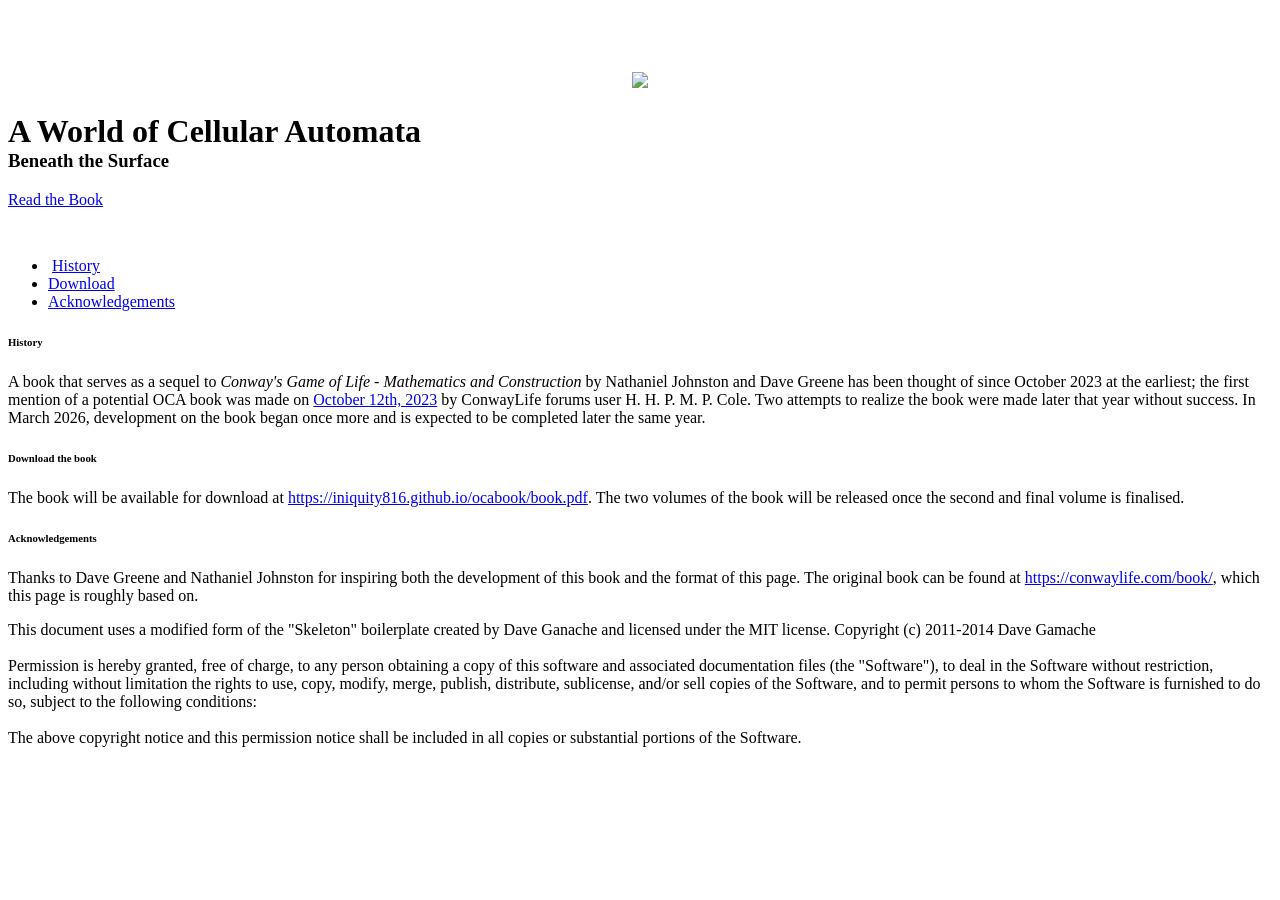
==== ocabook/index.html @ 7caa93f0 "port" ====
<!DOCTYPE html>
<html lang="en">
<head>

  <!-- Basic Page Needs
  –––––––––––––––––––––––––––––––––––––––––––––––––– -->
  <meta charset="utf-8">
  <title>A World of Cellular Automata: Beneath the Surface</title>
  <meta name="description" content="">
  <meta name="author" content="">

  <!-- Mobile Specific Metas
  –––––––––––––––––––––––––––––––––––––––––––––––––– -->
  <meta name="viewport" content="width=device-width, initial-scale=1">

  <!-- FONT
  –––––––––––––––––––––––––––––––––––––––––––––––––– -->
  <link href="https://fonts.googleapis.com/css?family=Raleway:400,300,600" rel="stylesheet" type="text/css">

  <!-- CSS
  –––––––––––––––––––––––––––––––––––––––––––––––––– -->
  <link rel="stylesheet" href="css/normalize.css">
  <link rel="stylesheet" href="css/skeleton.css">
  <link rel="stylesheet" href="css/custom.css">

  <!-- Favicon
  –––––––––––––––––––––––––––––––––––––––––––––––––– -->
  <link rel="icon" type="image/png" href="images/favicon.png">

</head>
<body>

  <!-- Primary Page Layout
  –––––––––––––––––––––––––––––––––––––––––––––––––– -->
  <div class="container">
    <div class="row" style="padding-top:4rem;padding-bottom:1rem;">
	   <div class="ocabookdiv" style="text-align: center;">
	     <img src="images/ocabook.png">
	   </div>
	   <div style="overflow:hidden;">
	     <h1 style="font-weight:bold;margin-bottom:0px;">A World of Cellular Automata</h1>
         <h3 style="margin-top:0px;">Beneath the Surface</h3>
         <a class="button button-primary" href="book.pdf">Read the Book</a></p>
	   </div>
    </div>
  <div class="navbar-spacer"></div>
  <nav class="navbar">
	<div class="container">
	  <ul class="navbar-list">
		<li class="navbar-item">&nbsp;<a class="navbar-link" href="#history">History</a></li>
		<li class="navbar-item"><a class="navbar-link" href="#download">Download</a></li>
		<li class="navbar-item"><a class="navbar-link" href="#acknowledgements">Acknowledgements</a></li>
      </ul>
	</div>
  </nav>
  <div class="docs-section">
    <h6 class="docs-header">History</h6>
	<p>A book that serves as a sequel to <i>Conway's Game of Life - Mathematics and Construction</i> by Nathaniel Johnston and Dave Greene has been thought of since October 2023 at the earliest; the first mention of a potential OCA book was made on <a href="https://conwaylife.com/forums/viewtopic.php?f=12&t=6174#p168986">October 12th, 2023</a> by ConwayLife forums user H. H. P. M. P. Cole. Two attempts to realize the book were made later that year without success. In March 2026, development on the book began once more and is expected to be completed later the same year.
  </div>
  <span class="anchor" id="download">
  <div class="docs-section">
    <h6 class="docs-header">Download the book</h6>
	<p>The book will be available for download at <a href="book.pdf">https://iniquity816.github.io/ocabook/book.pdf</a>. The two volumes of the book will be released once the second and final volume is finalised.</p>
  </div>
  <span class="anchor" id="acknowledgements">
  <div class="docs-section">
    <h6 class="docs-header">Acknowledgements</h6>
	<p>Thanks to Dave Greene and Nathaniel Johnston for inspiring both the development of this book and the format of this page. The original book can be found at <a href="https://conwaylife.com/book/">https://conwaylife.com/book/</a>, which this page is roughly based on.
	<p>This document uses a modified form of the "Skeleton" boilerplate created by Dave Ganache and licensed under the MIT license. Copyright (c) 2011-2014 Dave Gamache<br><br>Permission is hereby granted, free of charge, to any person obtaining a copy of this software and associated documentation files (the "Software"), to deal in the Software without restriction, including without limitation the rights to use, copy, modify, merge, publish, distribute, sublicense, and/or sell copies of the Software, and to permit persons to whom the Software is furnished to do so, subject to the following conditions:<br><br>The above copyright notice and this permission notice shall be included in all copies or substantial portions of the Software.</p>

<!-- End Document
  –––––––––––––––––––––––––––––––––––––––––––––––––– -->
</body>
</html>
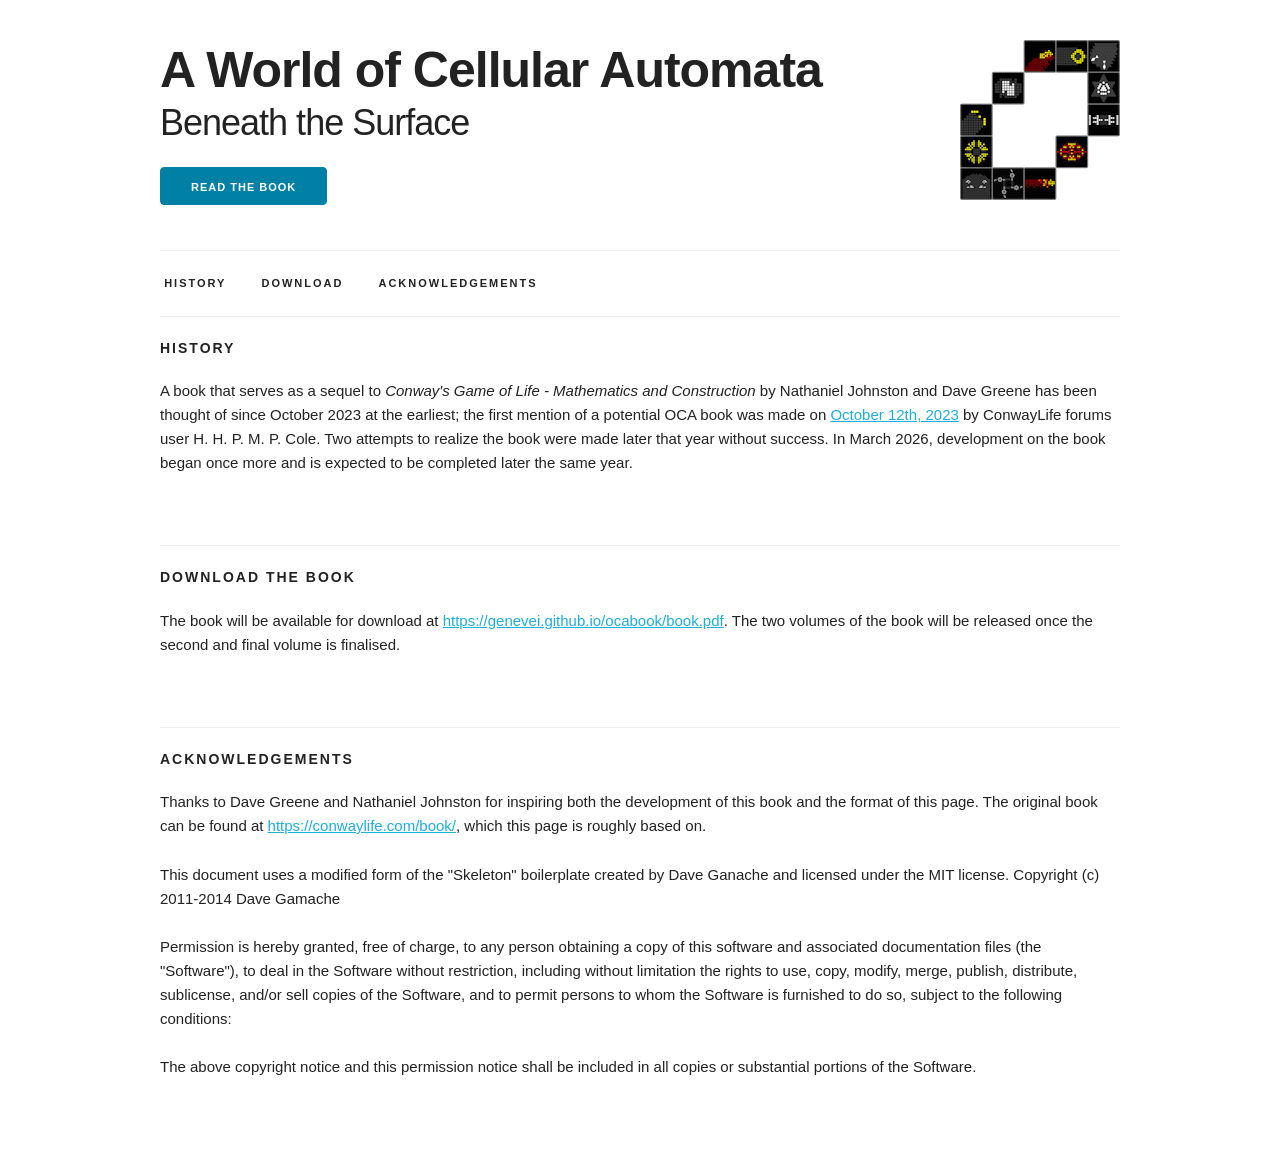
==== commit 269b74c1: "update" ====
--- a/ocabook/index.html
+++ b/ocabook/index.html
@@ -60,7 +60,7 @@
   <span class="anchor" id="download">
   <div class="docs-section">
     <h6 class="docs-header">Download the book</h6>
-	<p>The book will be available for download at <a href="book.pdf">https://iniquity816.github.io/ocabook/book.pdf</a>. The two volumes of the book will be released once the second and final volume is finalised.</p>
+	<p>The book will be available for download at <a href="book.pdf">https://genevei.github.io/ocabook/book.pdf</a>. The two volumes of the book will be released once the second and final volume is finalised.</p>
   </div>
   <span class="anchor" id="acknowledgements">
   <div class="docs-section">
--- a/ocabook/css/skeleton.css
+++ b/ocabook/css/skeleton.css
@@ -0,0 +1,418 @@
+/*
+* Skeleton V2.0.4
+* Copyright 2014, Dave Gamache
+* www.getskeleton.com
+* Free to use under the MIT license.
+* http://www.opensource.org/licenses/mit-license.php
+* 12/29/2014
+*/
+
+
+/* Table of contents
+––––––––––––––––––––––––––––––––––––––––––––––––––
+- Grid
+- Base Styles
+- Typography
+- Links
+- Buttons
+- Forms
+- Lists
+- Code
+- Tables
+- Spacing
+- Utilities
+- Clearing
+- Media Queries
+*/
+
+
+/* Grid
+–––––––––––––––––––––––––––––––––––––––––––––––––– */
+.container {
+  position: relative;
+  width: 100%;
+  max-width: 960px;
+  margin: 0 auto;
+  padding: 0 20px;
+  box-sizing: border-box; }
+.column,
+.columns {
+  width: 100%;
+  float: left;
+  box-sizing: border-box; }
+
+/* For devices larger than 400px */
+@media (min-width: 400px) {
+  .container {
+    width: 85%;
+    padding: 0; }
+}
+
+/* For devices larger than 550px */
+@media (min-width: 550px) {
+  .container {
+    width: 80%; }
+  .column,
+  .columns {
+    margin-left: 4%; }
+  .column:first-child,
+  .columns:first-child {
+    margin-left: 0; }
+
+  .one.column,
+  .one.columns                    { width: 4.66666666667%; }
+  .two.columns                    { width: 13.3333333333%; }
+  .three.columns                  { width: 22%;            }
+  .four.columns                   { width: 30.6666666667%; }
+  .five.columns                   { width: 39.3333333333%; }
+  .six.columns                    { width: 48%;            }
+  .seven.columns                  { width: 56.6666666667%; }
+  .eight.columns                  { width: 65.3333333333%; }
+  .nine.columns                   { width: 74.0%;          }
+  .ten.columns                    { width: 82.6666666667%; }
+  .eleven.columns                 { width: 91.3333333333%; }
+  .twelve.columns                 { width: 100%; margin-left: 0; }
+
+  .one-third.column               { width: 30.6666666667%; }
+  .two-thirds.column              { width: 65.3333333333%; }
+
+  .one-half.column                { width: 48%; }
+
+  /* Offsets */
+  .offset-by-one.column,
+  .offset-by-one.columns          { margin-left: 8.66666666667%; }
+  .offset-by-two.column,
+  .offset-by-two.columns          { margin-left: 17.3333333333%; }
+  .offset-by-three.column,
+  .offset-by-three.columns        { margin-left: 26%;            }
+  .offset-by-four.column,
+  .offset-by-four.columns         { margin-left: 34.6666666667%; }
+  .offset-by-five.column,
+  .offset-by-five.columns         { margin-left: 43.3333333333%; }
+  .offset-by-six.column,
+  .offset-by-six.columns          { margin-left: 52%;            }
+  .offset-by-seven.column,
+  .offset-by-seven.columns        { margin-left: 60.6666666667%; }
+  .offset-by-eight.column,
+  .offset-by-eight.columns        { margin-left: 69.3333333333%; }
+  .offset-by-nine.column,
+  .offset-by-nine.columns         { margin-left: 78.0%;          }
+  .offset-by-ten.column,
+  .offset-by-ten.columns          { margin-left: 86.6666666667%; }
+  .offset-by-eleven.column,
+  .offset-by-eleven.columns       { margin-left: 95.3333333333%; }
+
+  .offset-by-one-third.column,
+  .offset-by-one-third.columns    { margin-left: 34.6666666667%; }
+  .offset-by-two-thirds.column,
+  .offset-by-two-thirds.columns   { margin-left: 69.3333333333%; }
+
+  .offset-by-one-half.column,
+  .offset-by-one-half.columns     { margin-left: 52%; }
+
+}
+
+
+/* Base Styles
+–––––––––––––––––––––––––––––––––––––––––––––––––– */
+/* NOTE
+html is set to 62.5% so that all the REM measurements throughout Skeleton
+are based on 10px sizing. So basically 1.5rem = 15px :) */
+html {
+  font-size: 62.5%; }
+body {
+  font-size: 1.5em; /* currently ems cause chrome bug misinterpreting rems on body element */
+  line-height: 1.6;
+  font-weight: 400;
+  font-family: "Raleway", "HelveticaNeue", "Helvetica Neue", Helvetica, Arial, sans-serif;
+  color: #222; }
+
+
+/* Typography
+–––––––––––––––––––––––––––––––––––––––––––––––––– */
+h1, h2, h3, h4, h5, h6 {
+  margin-top: 0;
+  margin-bottom: 2rem;
+  font-weight: 300; }
+h1 { font-size: 4.0rem; line-height: 1.2;  letter-spacing: -.1rem;}
+h2 { font-size: 3.6rem; line-height: 1.25; letter-spacing: -.1rem; }
+h3 { font-size: 3.0rem; line-height: 1.3;  letter-spacing: -.1rem; }
+h4 { font-size: 2.4rem; line-height: 1.35; letter-spacing: -.08rem; }
+h5 { font-size: 1.8rem; line-height: 1.5;  letter-spacing: -.05rem; }
+h6 { font-size: 1.5rem; line-height: 1.6;  letter-spacing: 0; }
+
+/* Larger than phablet */
+@media (min-width: 550px) {
+  h1 { font-size: 5.0rem; }
+  h2 { font-size: 4.2rem; }
+  h3 { font-size: 3.6rem; }
+  h4 { font-size: 3.0rem; }
+  h5 { font-size: 2.4rem; }
+  h6 { font-size: 1.5rem; }
+}
+
+p {
+  margin-top: 0; }
+
+
+/* Links
+–––––––––––––––––––––––––––––––––––––––––––––––––– */
+a {
+  color: #1EAEDB; }
+a:hover {
+  color: #0FA0CE; }
+
+
+/* Buttons
+–––––––––––––––––––––––––––––––––––––––––––––––––– */
+.button,
+button,
+input[type="submit"],
+input[type="reset"],
+input[type="button"] {
+  display: inline-block;
+  height: 38px;
+  padding: 0 30px;
+  color: #555;
+  text-align: center;
+  font-size: 11px;
+  font-weight: 600;
+  line-height: 38px;
+  letter-spacing: .1rem;
+  text-transform: uppercase;
+  text-decoration: none;
+  white-space: nowrap;
+  background-color: transparent;
+  border-radius: 4px;
+  border: 1px solid #bbb;
+  cursor: pointer;
+  box-sizing: border-box; }
+.button:hover,
+button:hover,
+input[type="submit"]:hover,
+input[type="reset"]:hover,
+input[type="button"]:hover,
+.button:focus,
+button:focus,
+input[type="submit"]:focus,
+input[type="reset"]:focus,
+input[type="button"]:focus {
+  color: #333;
+  border-color: #888;
+  outline: 0; }
+.button.button-primary,
+button.button-primary,
+input[type="submit"].button-primary,
+input[type="reset"].button-primary,
+input[type="button"].button-primary {
+  color: #FFF;
+  background-color: #0080A4;
+  border-color: #0080A4; }
+.button.button-primary:hover,
+button.button-primary:hover,
+input[type="submit"].button-primary:hover,
+input[type="reset"].button-primary:hover,
+input[type="button"].button-primary:hover,
+.button.button-primary:focus,
+button.button-primary:focus,
+input[type="submit"].button-primary:focus,
+input[type="reset"].button-primary:focus,
+input[type="button"].button-primary:focus {
+  color: #FFF;
+  background-color: #1EAEDB;
+  border-color: #1EAEDB; }
+
+
+/* Forms
+–––––––––––––––––––––––––––––––––––––––––––––––––– */
+input[type="email"],
+input[type="number"],
+input[type="search"],
+input[type="text"],
+input[type="tel"],
+input[type="url"],
+input[type="password"],
+textarea,
+select {
+  height: 38px;
+  padding: 6px 10px; /* The 6px vertically centers text on FF, ignored by Webkit */
+  background-color: #fff;
+  border: 1px solid #D1D1D1;
+  border-radius: 4px;
+  box-shadow: none;
+  box-sizing: border-box; }
+/* Removes awkward default styles on some inputs for iOS */
+input[type="email"],
+input[type="number"],
+input[type="search"],
+input[type="text"],
+input[type="tel"],
+input[type="url"],
+input[type="password"],
+textarea {
+  -webkit-appearance: none;
+     -moz-appearance: none;
+          appearance: none; }
+textarea {
+  min-height: 65px;
+  padding-top: 6px;
+  padding-bottom: 6px; }
+input[type="email"]:focus,
+input[type="number"]:focus,
+input[type="search"]:focus,
+input[type="text"]:focus,
+input[type="tel"]:focus,
+input[type="url"]:focus,
+input[type="password"]:focus,
+textarea:focus,
+select:focus {
+  border: 1px solid #33C3F0;
+  outline: 0; }
+label,
+legend {
+  display: block;
+  margin-bottom: .5rem;
+  font-weight: 600; }
+fieldset {
+  padding: 0;
+  border-width: 0; }
+input[type="checkbox"],
+input[type="radio"] {
+  display: inline; }
+label > .label-body {
+  display: inline-block;
+  margin-left: .5rem;
+  font-weight: normal; }
+
+
+/* Lists
+–––––––––––––––––––––––––––––––––––––––––––––––––– */
+ul {
+  list-style: circle inside; }
+ol {
+  list-style: decimal inside; }
+ol, ul {
+  padding-left: 0;
+  margin-top: 0; }
+ul ul,
+ul ol,
+ol ol,
+ol ul {
+  margin: 1.5rem 0 1.5rem 3rem;
+  font-size: 90%; }
+li {
+  margin-bottom: 1rem; }
+
+
+/* Code
+–––––––––––––––––––––––––––––––––––––––––––––––––– */
+code {
+  padding: .2rem .5rem;
+  margin: 0 .2rem;
+  font-size: 90%;
+  white-space: nowrap;
+  background: #F1F1F1;
+  border: 1px solid #E1E1E1;
+  border-radius: 4px; }
+pre > code {
+  display: block;
+  padding: 1rem 1.5rem;
+  white-space: pre; }
+
+
+/* Tables
+–––––––––––––––––––––––––––––––––––––––––––––––––– */
+th,
+td {
+  padding: 12px 15px;
+  text-align: left;
+  border-bottom: 1px solid #E1E1E1; }
+th:first-child,
+td:first-child {
+  padding-left: 0; }
+th:last-child,
+td:last-child {
+  padding-right: 0; }
+
+
+/* Spacing
+–––––––––––––––––––––––––––––––––––––––––––––––––– */
+button,
+.button {
+  margin-bottom: 1rem; }
+input,
+textarea,
+select,
+fieldset {
+  margin-bottom: 1.5rem; }
+pre,
+blockquote,
+dl,
+figure,
+table,
+p,
+ul,
+ol,
+form {
+  margin-bottom: 2.5rem; }
+
+
+/* Utilities
+–––––––––––––––––––––––––––––––––––––––––––––––––– */
+.u-full-width {
+  width: 100%;
+  box-sizing: border-box; }
+.u-max-full-width {
+  max-width: 100%;
+  box-sizing: border-box; }
+.u-pull-right {
+  float: right; }
+.u-pull-left {
+  float: left; }
+
+
+/* Misc
+–––––––––––––––––––––––––––––––––––––––––––––––––– */
+hr {
+  margin-top: 3rem;
+  margin-bottom: 3.5rem;
+  border-width: 0;
+  border-top: 1px solid #E1E1E1; }
+
+
+/* Clearing
+–––––––––––––––––––––––––––––––––––––––––––––––––– */
+
+/* Self Clearing Goodness */
+.container:after,
+.row:after,
+.u-cf {
+  content: "";
+  display: table;
+  clear: both; }
+
+
+/* Media Queries
+–––––––––––––––––––––––––––––––––––––––––––––––––– */
+/*
+Note: The best way to structure the use of media queries is to create the queries
+near the relevant code. For example, if you wanted to change the styles for buttons
+on small devices, paste the mobile query code up in the buttons section and style it
+there.
+*/
+
+
+/* Larger than mobile */
+@media (min-width: 400px) {}
+
+/* Larger than phablet (also point when grid becomes active) */
+@media (min-width: 550px) {}
+
+/* Larger than tablet */
+@media (min-width: 750px) {}
+
+/* Larger than desktop */
+@media (min-width: 1000px) {}
+
+/* Larger than Desktop HD */
+@media (min-width: 1200px) {}
--- a/ocabook/css/custom.css
+++ b/ocabook/css/custom.css
@@ -0,0 +1,296 @@
+.header {
+  margin-top: 6rem;
+  text-align: center; }
+.value-prop {
+  margin-top: 1rem; }
+.value-props {
+  margin-top: 4rem;
+  margin-bottom: 4rem; }
+.docs-header {
+  text-transform: uppercase;
+  font-size: 1.4rem;
+  letter-spacing: .2rem;
+  font-weight: 600; }
+.docs-section {
+  border-top: 1px solid #eee;
+  padding: 2rem 0 3em 0;
+  margin-bottom: 0;}
+.value-img {
+  display: block;
+  text-align: center;
+  margin: 2.5rem auto 0; }
+.example-grid .column,
+.example-grid .columns {
+  background: #EEE;
+  text-align: center;
+  border-radius: 4px;
+  font-size: 1rem;
+  text-transform: uppercase;
+  height: 30px;
+  line-height: 30px;
+  margin-bottom: .75rem;
+  font-weight: 600;
+  letter-spacing: .1rem; }
+.docs-example .row,
+.docs-example.row,
+.docs-example form {
+  margin-bottom: 0; }
+.docs-example h1,
+.docs-example h2,
+.docs-example h3,
+.docs-example h4,
+.docs-example h5,
+.docs-example h6 {
+  margin-bottom: 1rem; }
+.heading-font-size {
+  font-size: 1.2rem;
+  color: #999;
+  letter-spacing: normal; }
+.code-example {
+  margin-top: 1.5rem;
+  margin-bottom: 0; }
+.code-example-body {
+  white-space: pre;
+  word-wrap: break-word }
+.example {
+  position: relative; 
+  margin-top: 4rem; }
+.example-header {
+  font-weight: 600;
+  margin-top: 1.5rem;
+  margin-bottom: .5rem; }
+.example-description {
+  margin-bottom: 1.5rem; }
+.example-screenshot-wrapper {
+  display: block;
+  position: relative;
+  overflow: hidden;
+  border-radius: 6px;
+  border: 1px solid #eee;
+  height: 250px; }
+.example-screenshot {
+  width: 100%;
+  height: auto; }
+.example-screenshot.coming-soon {
+  width: auto;
+  position: absolute;
+  background: #eee;
+  top: 5px;
+  right: 5px;
+  bottom: 5px;
+  left: 5px; }
+.navbar {
+  display: none; }
+
+
+.bookphotodiv {
+  border:1px solid #000;
+  padding:3px;
+  margin:3px;
+}
+.bookphotodiv:hover {
+  border:3px solid #000088;
+  padding:2px;
+  margin:2px;
+}
+
+@media (max-width: 1000px) {
+  .bookphotowrap {
+    flex-direction:column;
+  }
+}
+  
+/* Larger than phone */
+@media (min-width: 550px) {
+  .header {
+    margin-top: 18rem; }
+  .value-props {
+    margin-top: 9rem;
+    margin-bottom: 7rem; }
+  .value-img {
+    margin-bottom: 1rem; }
+  .example-grid .column,
+  .example-grid .columns {
+    margin-bottom: 1.5rem; }
+  .docs-section {
+    padding: 2rem 0 3em 0; }
+  .example-send-yourself-copy {
+    float: right;
+    margin-top: 12px; }
+  .example-screenshot-wrapper {
+    position: absolute;
+    width: 48%;
+    height: 100%;
+    left: 0;
+    max-height: none; }
+}
+
+/* Larger than tablet */
+@media (min-width: 750px) {
+  /* Navbar */
+  .navbar + .docs-section {
+    border-top-width: 0; }
+  .navbar,
+  .navbar-spacer {
+    display: block;
+    width: 100%;
+    height: 6.5rem;
+    background: #fff;
+    z-index: 1;
+    border-top: 1px solid #eee;
+    border-bottom: 1px solid #eee; }
+  .navbar-spacer {
+    display: none; }
+  .navbar > .container {
+    width: 100%; }
+  .navbar-list {
+    list-style: none;
+    margin-bottom: 0; }
+  .navbar-item {
+    position: relative;
+    float: left;
+    margin-bottom: 0; }
+  .navbar-link {
+    text-transform: uppercase;
+    font-size: 11px;
+    font-weight: 600;
+    letter-spacing: .2rem;
+    margin-right: 35px;
+    text-decoration: none;
+    line-height: 6.5rem;
+    color: #222; }
+  .navbar-link.active {
+    color: #33C3F0; }
+  .has-docked-nav .navbar {
+    position: fixed;
+    top: 0;
+    left: 0; }
+  .has-docked-nav .navbar-spacer {
+    display: block; }
+  /* Re-overiding the width 100% declaration to match size of % based container */
+  .has-docked-nav .navbar > .container {
+    width: 80%; }
+
+  /* Popover */
+  .popover.open {
+    display: block;
+  }
+  .popover {
+    display: none;
+    position: absolute;
+    top: 0;
+    left: 0;
+    background: #fff;
+    border: 1px solid #eee;
+    border-radius: 4px;
+    top: 92%;
+    left: -50%;
+    -webkit-filter: drop-shadow(0 0 6px rgba(0,0,0,.1));
+       -moz-filter: drop-shadow(0 0 6px rgba(0,0,0,.1));
+            filter: drop-shadow(0 0 6px rgba(0,0,0,.1)); }
+  .popover-item:first-child .popover-link:after, 
+  .popover-item:first-child .popover-link:before {
+    bottom: 100%;
+    left: 50%;
+    border: solid transparent;
+    content: " ";
+    height: 0;
+    width: 0;
+    position: absolute;
+    pointer-events: none; }
+  .popover-item:first-child .popover-link:after {
+    border-color: rgba(255, 255, 255, 0);
+    border-bottom-color: #fff;
+    border-width: 10px;
+    margin-left: -10px; }
+  .popover-item:first-child .popover-link:before {
+    border-color: rgba(238, 238, 238, 0);
+    border-bottom-color: #eee;
+    border-width: 11px;
+    margin-left: -11px; }
+  .popover-list {
+    padding: 0;
+    margin: 0;
+    list-style: none; }
+  .popover-item {
+    padding: 0;
+    margin: 0; }
+  .popover-link {
+    position: relative;
+    color: #222;
+    display: block;
+    padding: 8px 20px;
+    border-bottom: 1px solid #eee;
+    text-decoration: none;
+    text-transform: uppercase;
+    font-size: 1.0rem;
+    font-weight: 600;
+    text-align: center;
+    letter-spacing: .1rem; }
+  .popover-item:first-child .popover-link {
+    border-radius: 4px 4px 0 0; }
+  .popover-item:last-child .popover-link {
+    border-radius: 0 0 4px 4px;
+    border-bottom-width: 0; }
+  .popover-link:hover {
+    color: #fff;
+    background: #33C3F0; }
+  .popover-link:hover,
+  .popover-item:first-child .popover-link:hover:after {
+    border-bottom-color: #33C3F0; }
+}
+
+/* Bigger than 550 */
+@media (min-width: 550px) {
+  .section {
+    padding: 12rem 0 11rem;
+  }
+  .hero {
+    padding-bottom: 2rem;
+    text-align: left;
+    height: 165px;
+  }
+  .hero-heading {
+    font-size: 2.4rem;
+  }
+}
+
+/* Bigger than 750 */
+@media (min-width: 750px) {
+  .hero {
+    height: 190px;
+  }
+  .hero-heading {
+    font-size: 2.6rem;
+  }
+  .section {
+    padding: 4rem 0 5rem;
+  }
+  .hero {
+    padding: 3rem 0 2rem;
+  }
+  .section-description {
+    max-width: 60%;
+    margin-left: auto;
+    margin-right: auto;
+  }
+  .categories {
+    padding: 15rem 0 8rem;
+  }
+}
+
+/* Bigger than 1000 */
+@media (min-width: 1000px) {
+  .section {
+    padding: 20rem 0 19rem;
+  }
+  .hero {
+    padding: 2rem 0;
+  }
+  .hero-heading {
+    font-size: 3.0rem;
+  }
+}
+
+@media(min-width:750px){.ocabookdiv{float:right;margin-left:10px;}}
+@media(max-width:749px){.ocabookdiv{text-align:center;margin:auto;}}
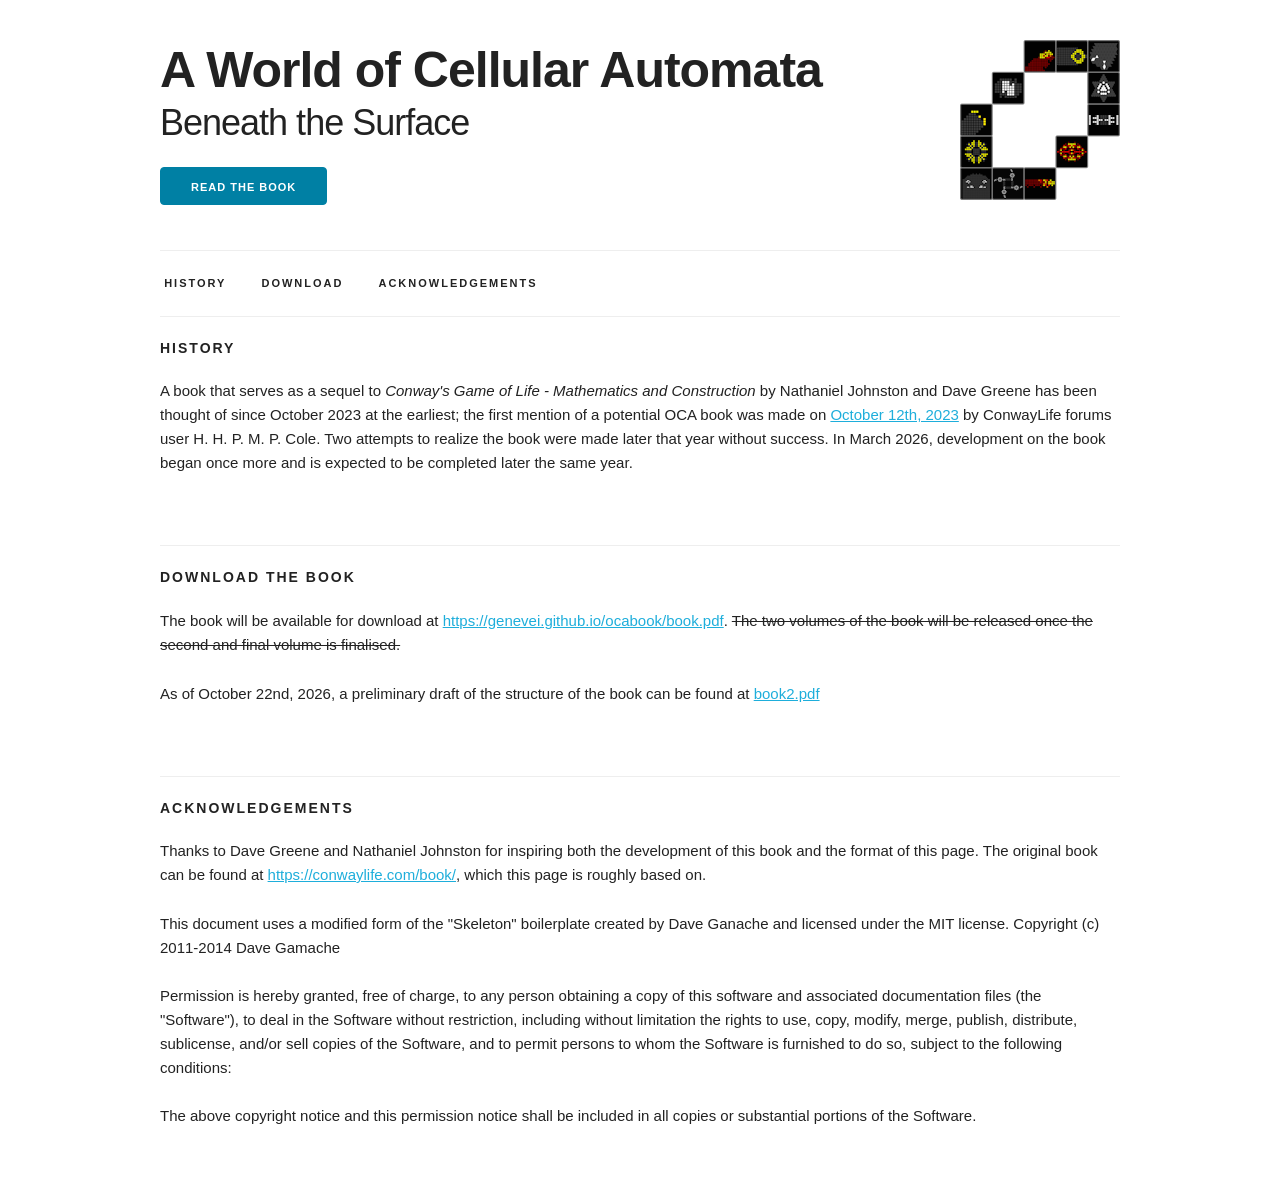
==== commit 3122a777: "Update index.html" ====
--- a/ocabook/index.html
+++ b/ocabook/index.html
@@ -60,7 +60,8 @@
   <span class="anchor" id="download">
   <div class="docs-section">
     <h6 class="docs-header">Download the book</h6>
-	<p>The book will be available for download at <a href="book.pdf">https://genevei.github.io/ocabook/book.pdf</a>. The two volumes of the book will be released once the second and final volume is finalised.</p>
+	<p>The book will be available for download at <a href="book.pdf">https://genevei.github.io/ocabook/book.pdf</a>. <s>The two volumes of the book will be released once the second and final volume is finalised.</s></p>
+	<p>As of October 22nd, 2026, a preliminary draft of the structure of the book can be found at <a href="book2.pdf">book2.pdf</a></p>
   </div>
   <span class="anchor" id="acknowledgements">
   <div class="docs-section">
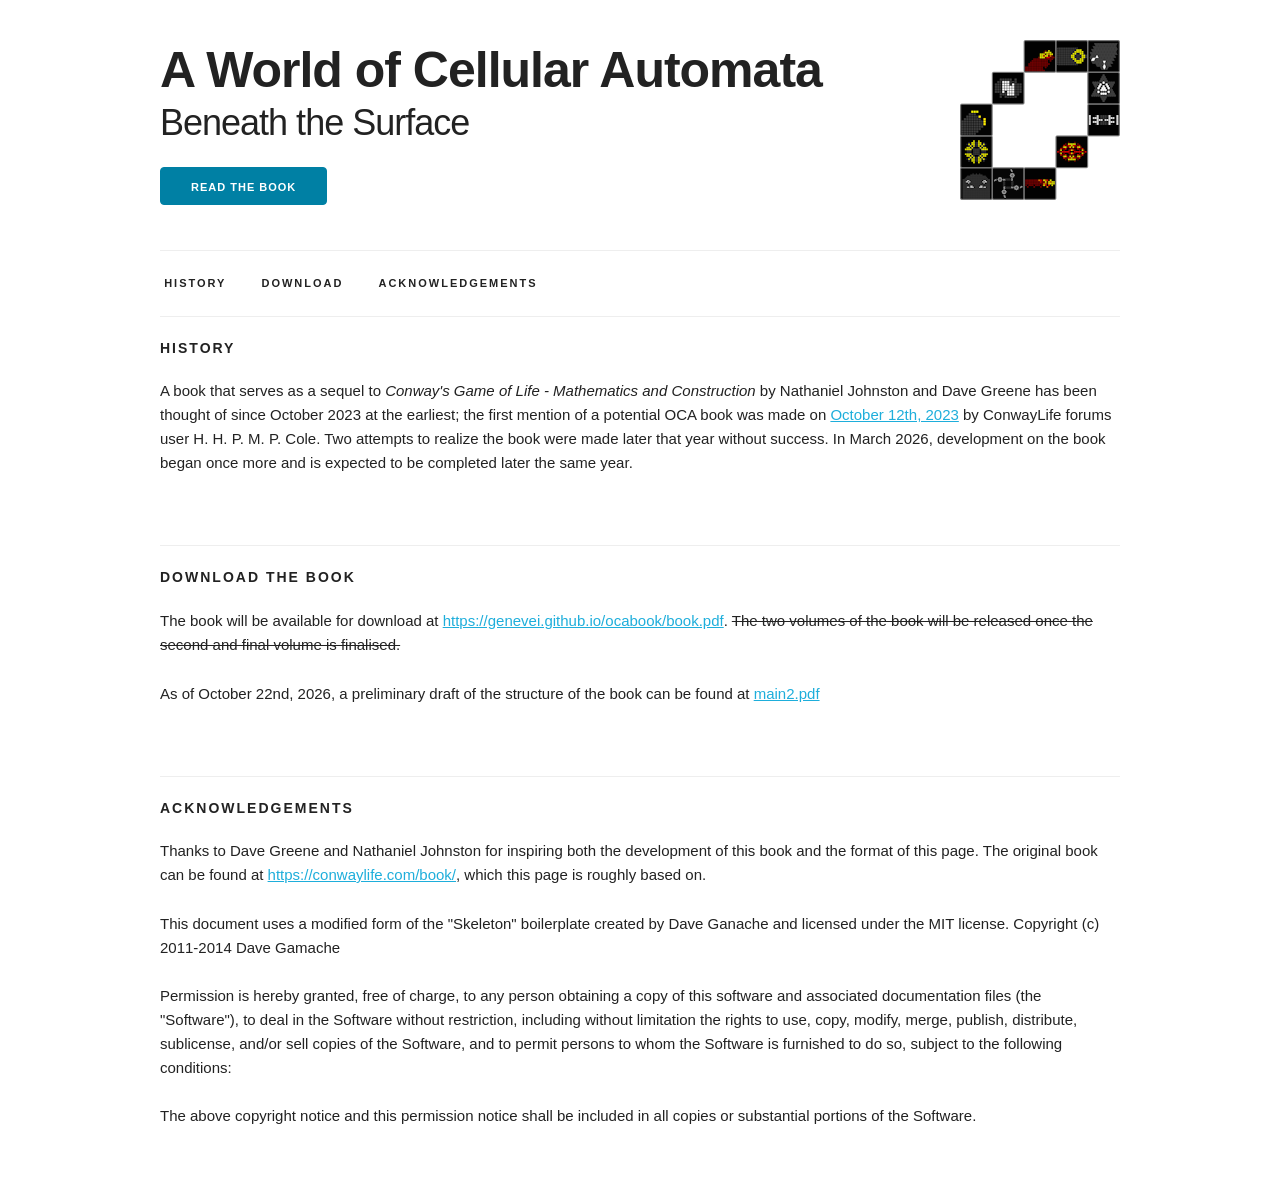
==== commit 47a998de: "Demented." ====
--- a/ocabook/index.html
+++ b/ocabook/index.html
@@ -61,7 +61,7 @@
   <div class="docs-section">
     <h6 class="docs-header">Download the book</h6>
 	<p>The book will be available for download at <a href="book.pdf">https://genevei.github.io/ocabook/book.pdf</a>. <s>The two volumes of the book will be released once the second and final volume is finalised.</s></p>
-	<p>As of October 22nd, 2026, a preliminary draft of the structure of the book can be found at <a href="book2.pdf">book2.pdf</a></p>
+	<p>As of October 22nd, 2026, a preliminary draft of the structure of the book can be found at <a href="main2.pdf">main2.pdf</a></p>
   </div>
   <span class="anchor" id="acknowledgements">
   <div class="docs-section">
